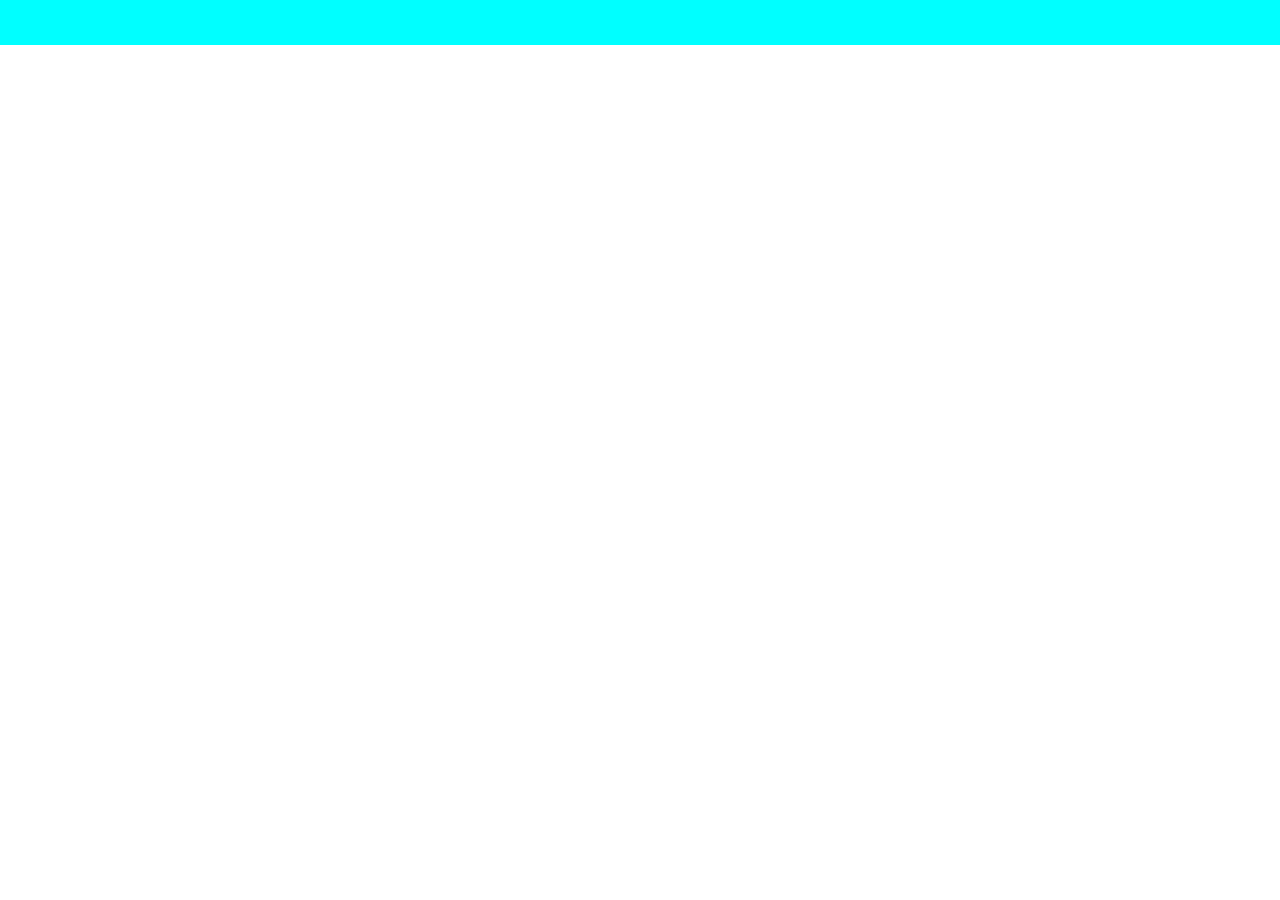
==== index.html @ 306f4493 "s" ====
<!DOCTYPE html>
<html lang="pt-br">
<head>
    <meta charset="UTF-8">
    <meta name="viewport" content="width=device-width, initial-scale=1.0">
    <title>apple treinamento</title>
    <link rel="stylesheet" href="style.css">
</head>
<body>
    <header>
        <ul>
            <li></li>
            <li></li>
            <li></li>
            <li></li>
        </ul>
    </header>
    <main>
        <section>
            <article>
                
            </article>
        </section>
    </main>
    <footer>

    </footer>
</body>
</html>
---- style.css ----
@charset "UTF-8";

* {
    margin: 0; 
    padding: 0;
    box-sizing: border-box;
}

header {
    background-color: aqua;
    height: 45px;
}
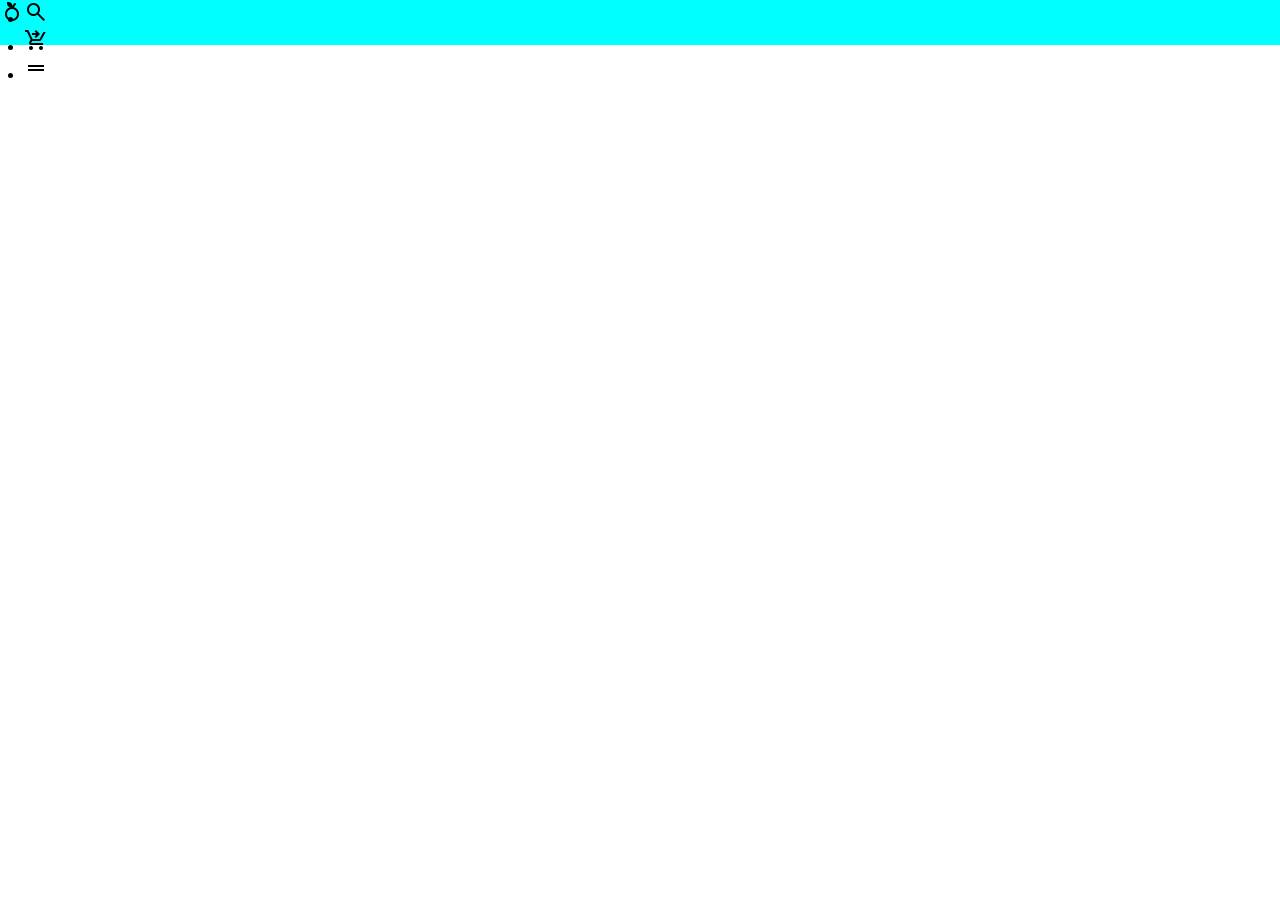
==== commit c80f5e73: "s" ====
--- a/index.html
+++ b/index.html
@@ -5,15 +5,28 @@
     <meta name="viewport" content="width=device-width, initial-scale=1.0">
     <title>apple treinamento</title>
     <link rel="stylesheet" href="style.css">
+    <link href="https://fonts.googleapis.com/css2?family=Material+Symbols+Outlined" rel="stylesheet" />
 </head>
 <body>
     <header>
         <ul>
-            <li></li>
-            <li></li>
-            <li></li>
-            <li></li>
+            <li><span class="material-symbols-outlined">
+nutrition
+</span></li>
+    </ul>
+
+        <ul>
+            <li><span class="material-symbols-outlined">
+search
+</span></li>
+            <li><span class="material-symbols-outlined">
+shopping_cart_checkout
+</span></li>
+            <li><span class="material-symbols-outlined">
+drag_handle
+</span></li>
         </ul>
+        
     </header>
     <main>
         <section>
--- a/style.css
+++ b/style.css
@@ -9,4 +9,9 @@
 header {
     background-color: aqua;
     height: 45px;
+    display: flex;
+}
+
+ul {
+    text-decoration: none;
 }
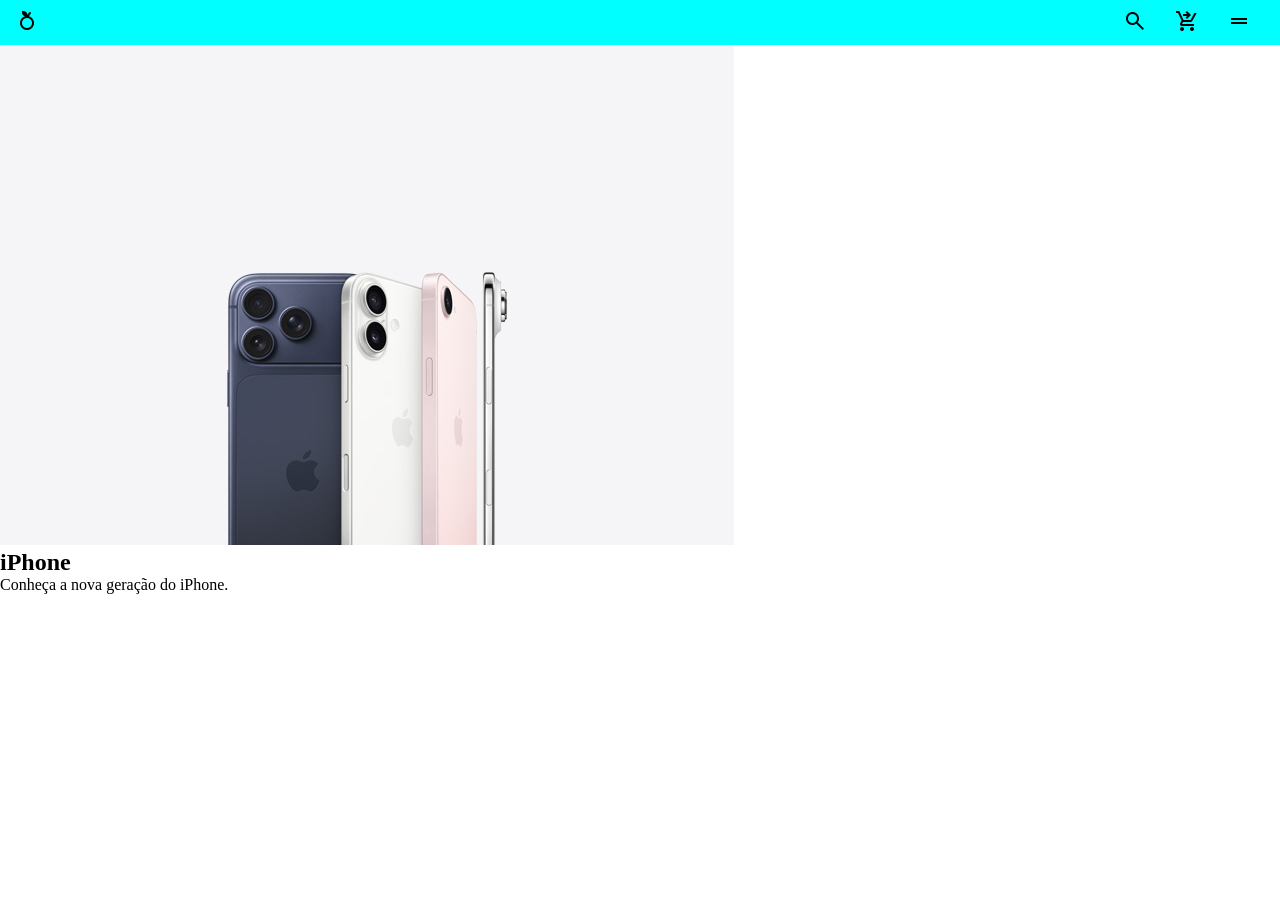
==== commit b5e67c5b: "a" ====
--- a/index.html
+++ b/index.html
@@ -10,28 +10,34 @@
 <body>
     <header>
         <ul>
-            <li><span class="material-symbols-outlined">
-nutrition
-</span></li>
-    </ul>
-
-        <ul>
-            <li><span class="material-symbols-outlined">
-search
-</span></li>
-            <li><span class="material-symbols-outlined">
-shopping_cart_checkout
-</span></li>
-            <li><span class="material-symbols-outlined">
-drag_handle
-</span></li>
+            <div class="maca">
+                <li><span class="material-symbols-outlined">
+                nutrition
+                </span></li>
+            </div>
+   
+            <div class="pesquisa">
+                <li><span class="material-symbols-outlined">
+                search
+                </span></li>
+                <li><span class="material-symbols-outlined">
+                shopping_cart_checkout
+                </span></li>
+                <li><span class="material-symbols-outlined">
+                drag_handle
+                </span></li>
+            </div>
         </ul>
-        
+    
     </header>
     <main>
         <section>
-            <article>
-                
+            <article class="iphone">
+                <picture>
+                    <img src="imagens/hero_iphone_family__be5jkzxszb1e_small.jpg" alt="iphone">
+                </picture>
+                <h2>iPhone</h2>
+                <p>Conheça a nova geração do iPhone.</p>
             </article>
         </section>
     </main>
--- a/style.css
+++ b/style.css
@@ -9,9 +9,38 @@
 header {
     background-color: aqua;
     height: 45px;
-    display: flex;
+   
+    
 }
 
 ul {
-    text-decoration: none;
+    list-style: none;
+    display: flex;
+    justify-content: space-between;
+    height: 45px;
+    align-items: center;
+}
+
+div.pesquisa {
+    display: flex;
+    padding-right: 15px;
+}
+
+div.pesquisa > li {
+    padding: 14px;
+}
+
+div.maca {
+   padding-left: 15px;
+}
+
+article.iphone > picture {
+    overflow: hidden;
+}
+
+article.iphone > picture > img{
+    
+    height: 500px;
+    max-width: none;
+    
 }
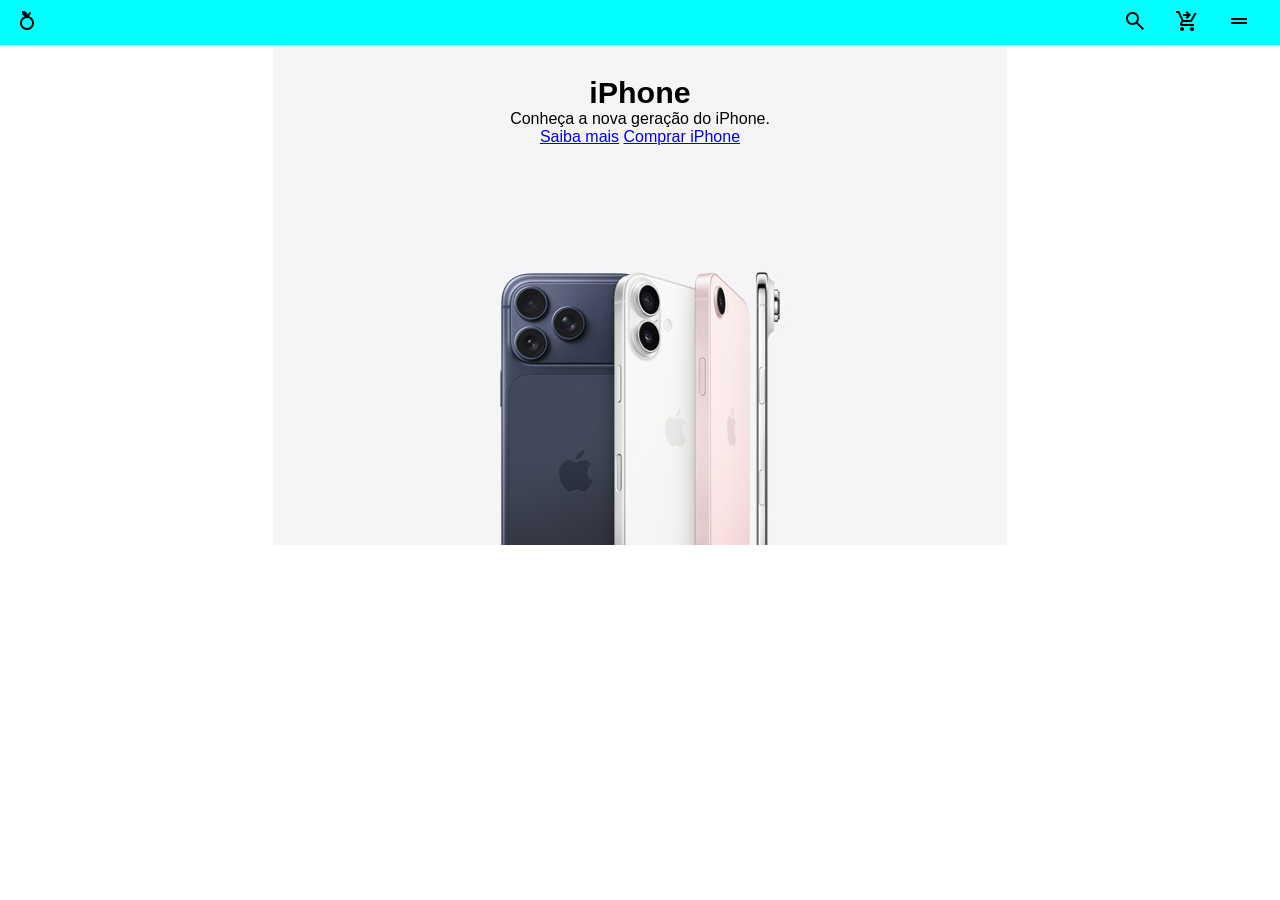
==== commit e022ff32: "d" ====
--- a/index.html
+++ b/index.html
@@ -36,8 +36,12 @@
                 <picture>
                     <img src="imagens/hero_iphone_family__be5jkzxszb1e_small.jpg" alt="iphone">
                 </picture>
-                <h2>iPhone</h2>
-                <p>Conheça a nova geração do iPhone.</p>
+                <div>
+                    <h2>iPhone</h2>
+                    <p>Conheça a nova geração do iPhone.</p>
+                    <a href="#">Saiba mais</a>
+                    <a href="#">Comprar iPhone</a>
+                </div>
             </article>
         </section>
     </main>
--- a/style.css
+++ b/style.css
@@ -4,6 +4,8 @@
     margin: 0; 
     padding: 0;
     box-sizing: border-box;
+    font-size: 1em;
+    font-family: Arial, Helvetica, sans-serif;
 }
 
 header {
@@ -34,13 +36,34 @@
    padding-left: 15px;
 }
 
-article.iphone > picture {
-    overflow: hidden;
+article.iphone {
+    
+    display: flex;
+    width: 100%;
+   
+    justify-content: center;
+    
 }
 
-article.iphone > picture > img{
+article.iphone > picture {
+    display: flex;
+    overflow: hidden;
+    justify-content: center;
+    width:  900px;
+}
+
+article.iphone > picture > img {
     
     height: 500px;
-    max-width: none;
-    
+    object-fit: cover;
+}
+
+article.iphone > div {
+    position: absolute;
+    padding-top: 30px;
+    text-align: center;
+}
+
+article.iphone > div > h2 {
+   font-size: 1.9em;
 }
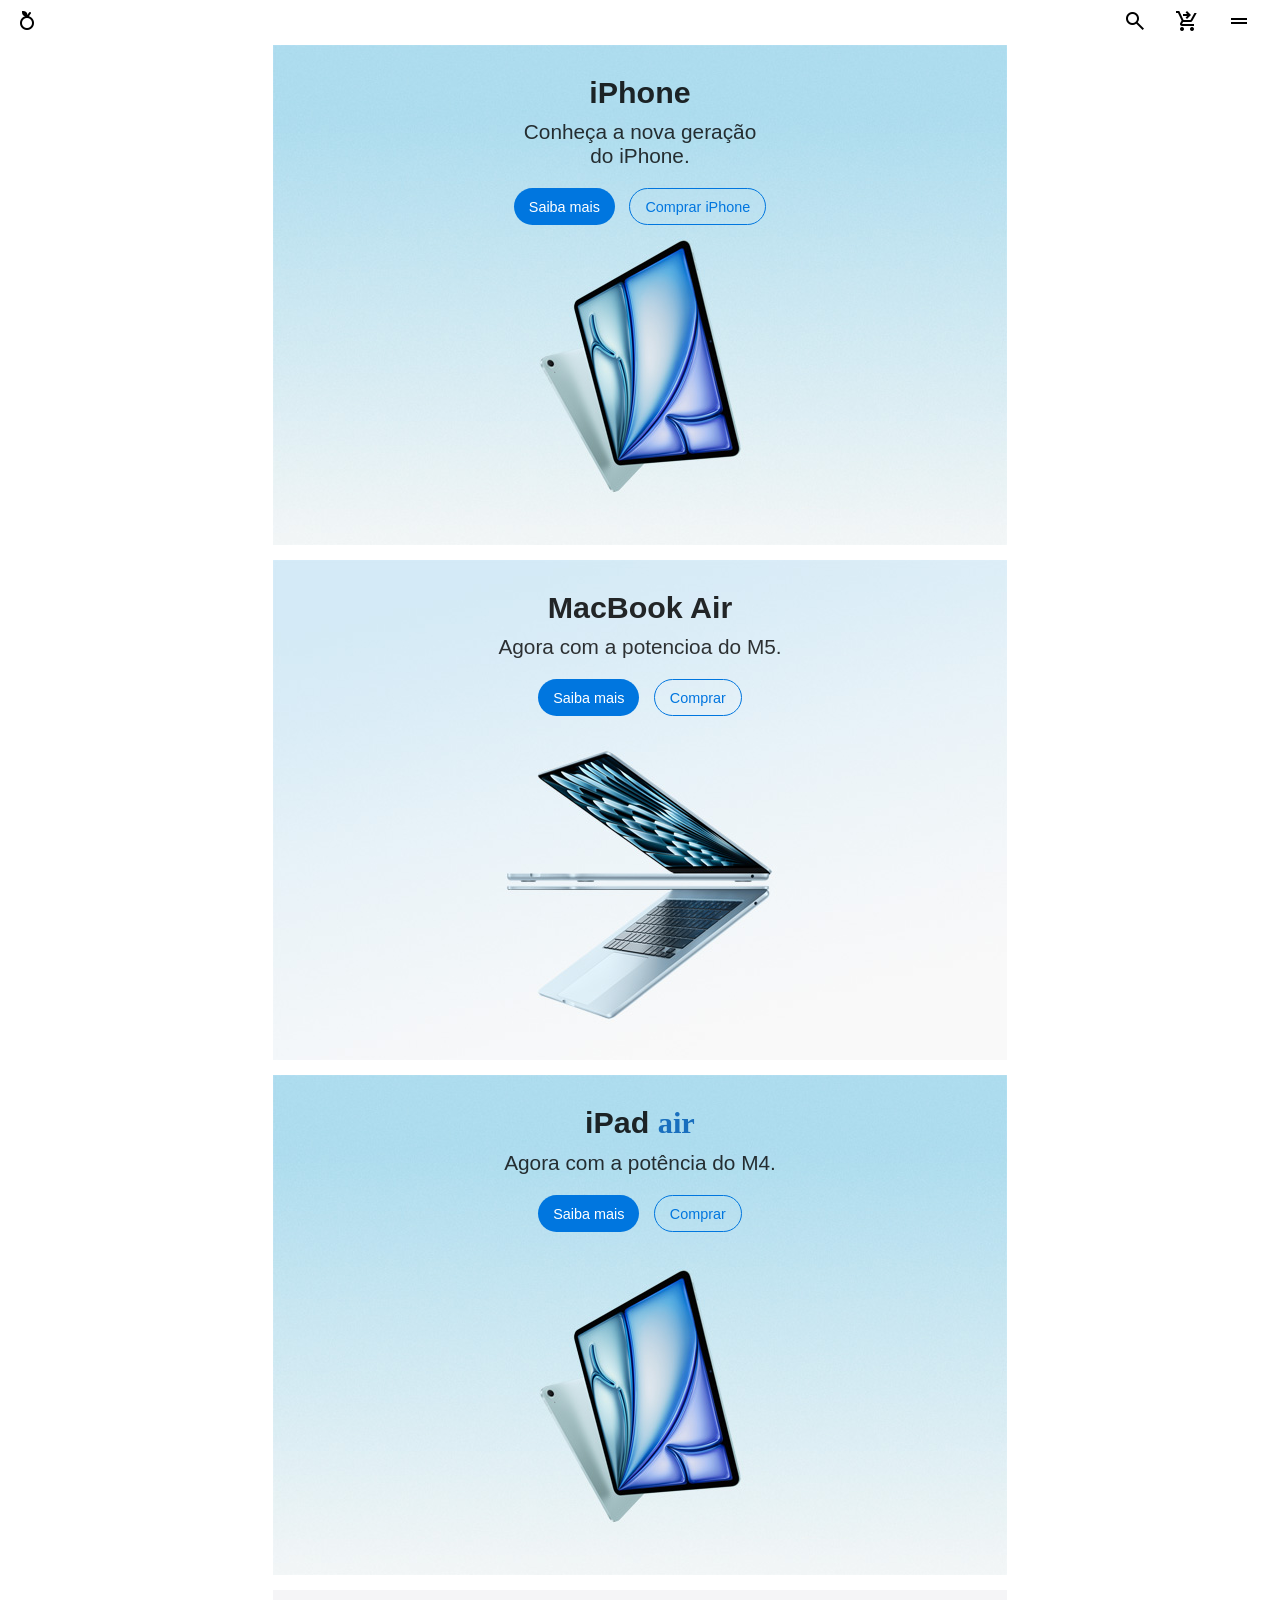
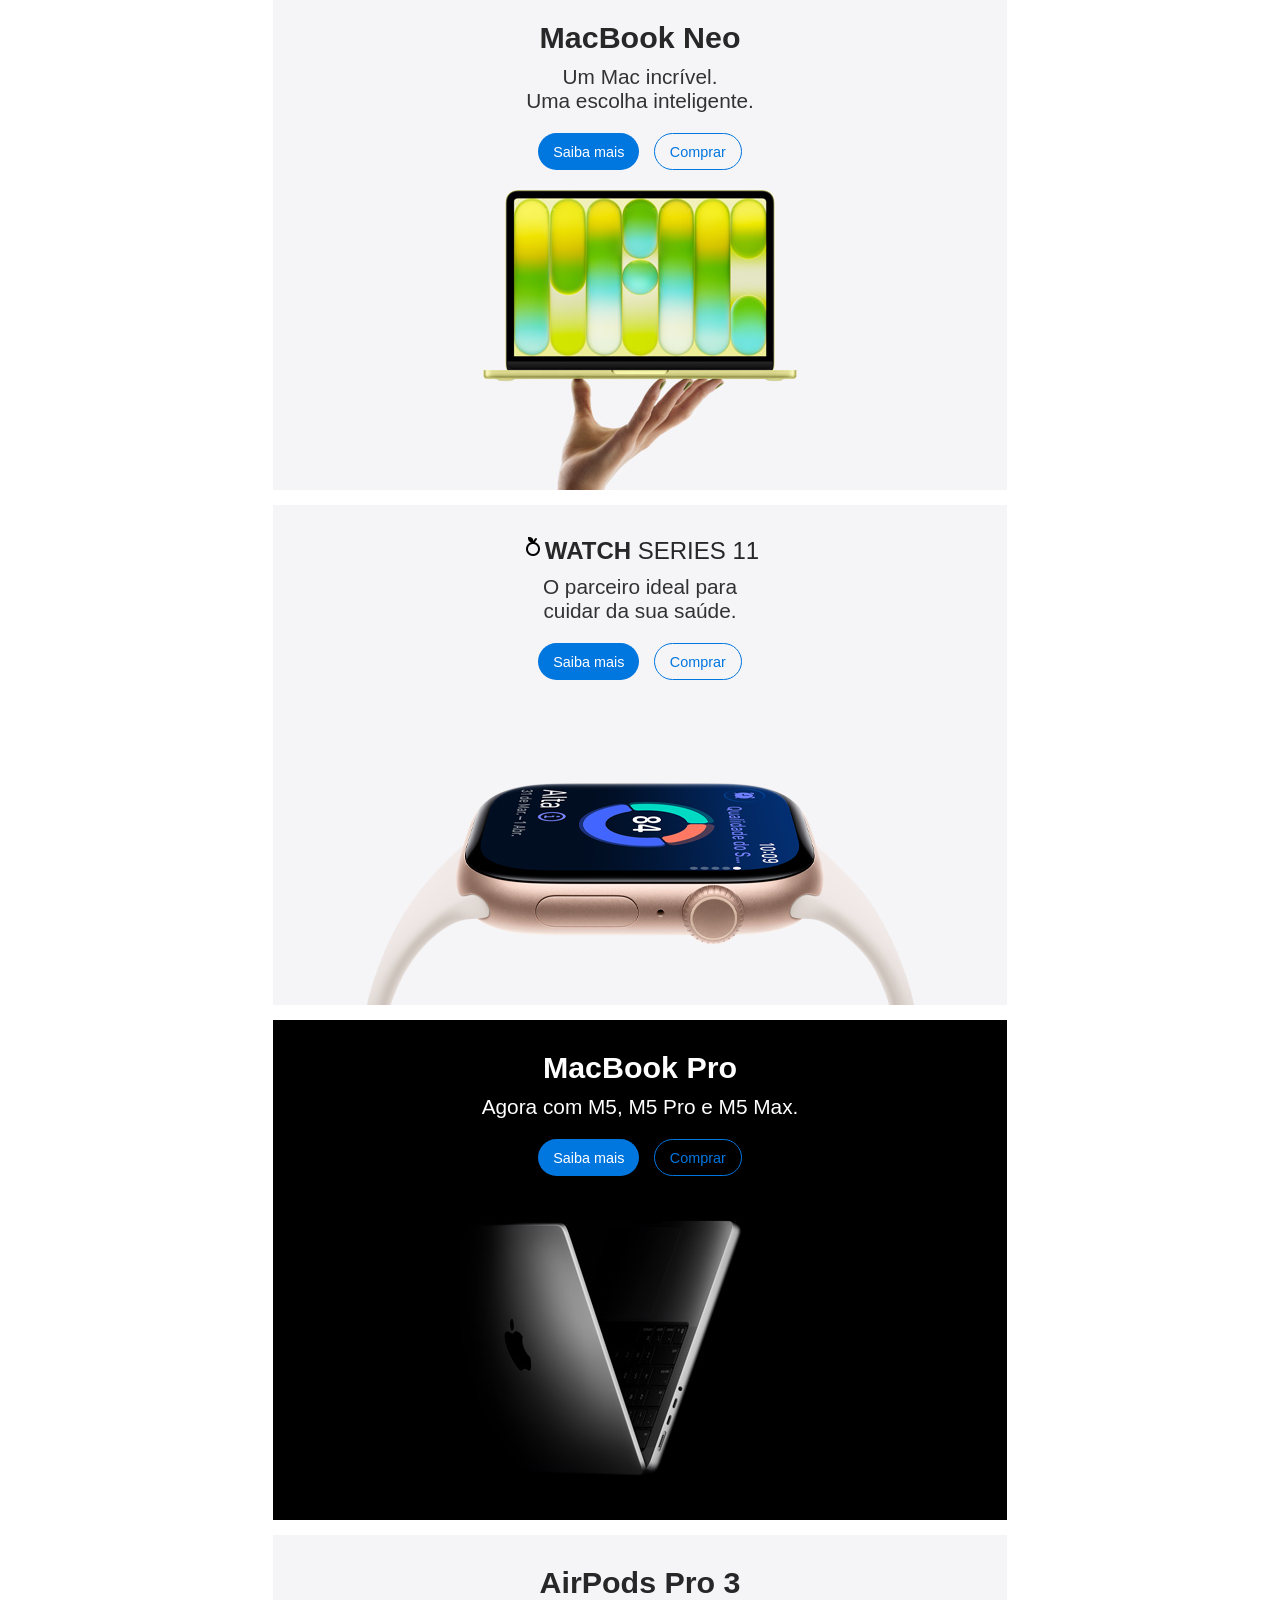
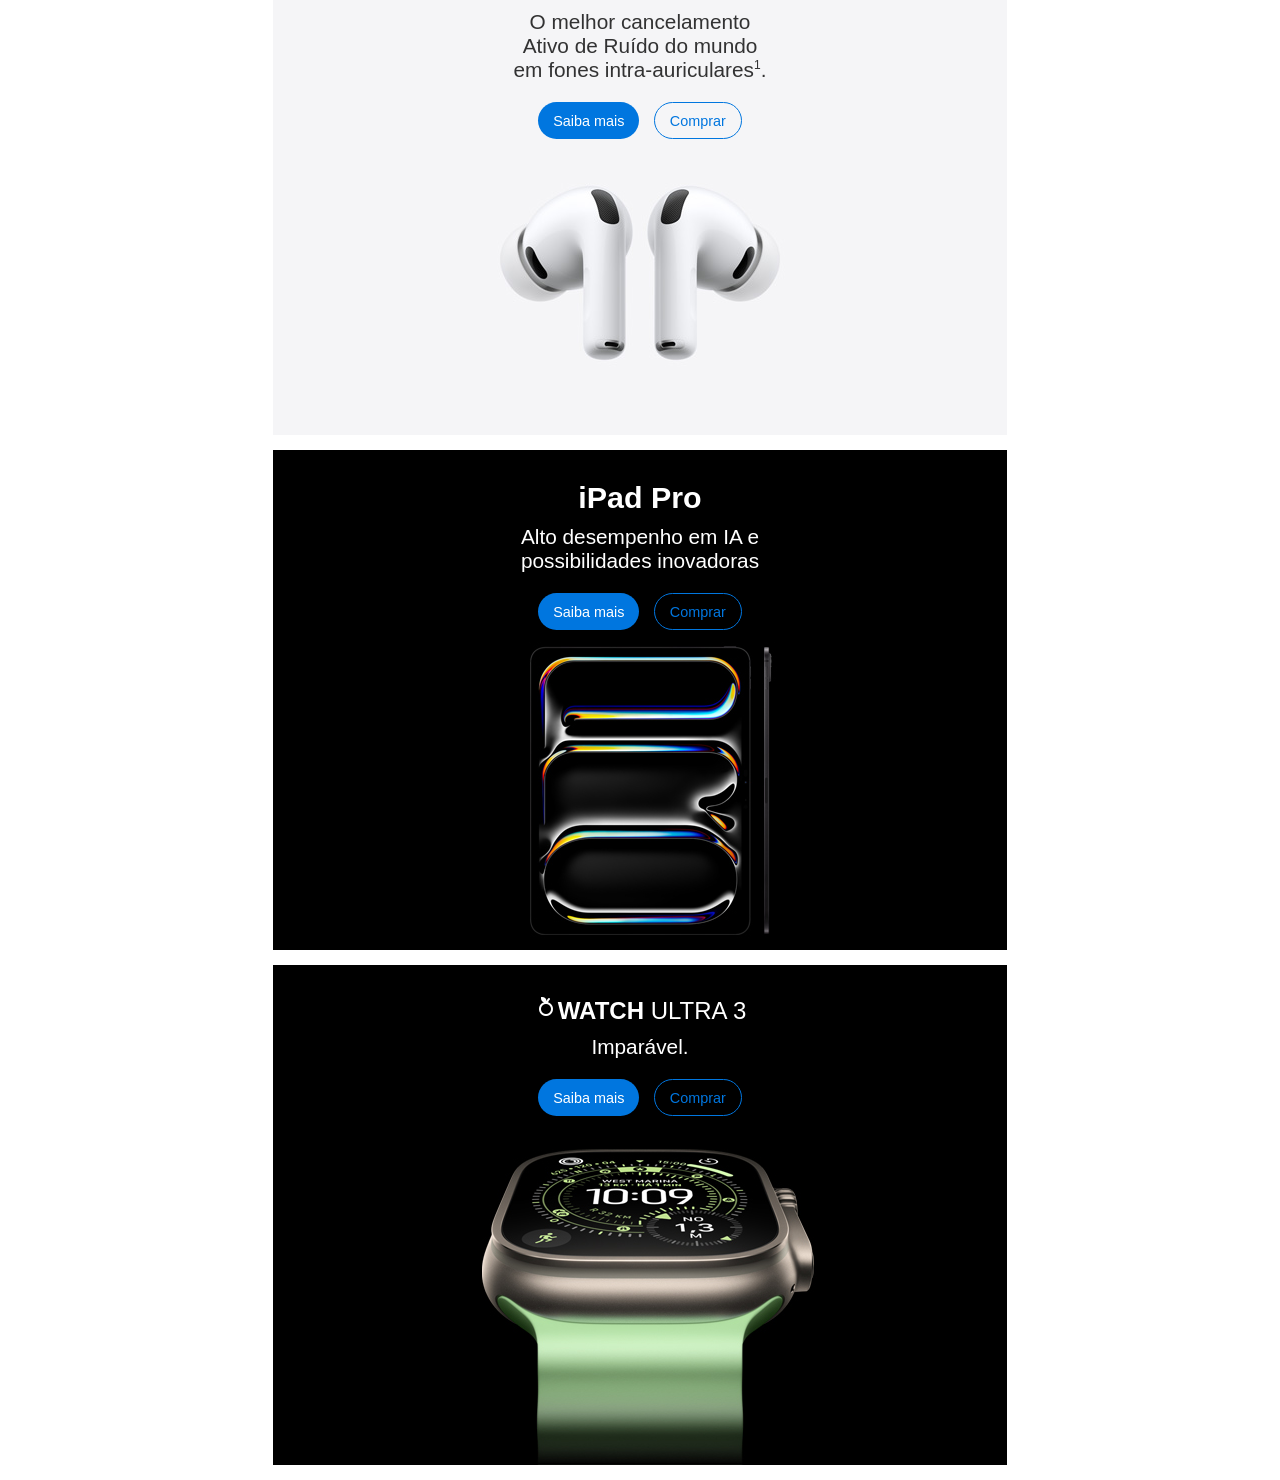
==== commit 873431e5: "g" ====
--- a/index.html
+++ b/index.html
@@ -6,6 +6,7 @@
     <title>apple treinamento</title>
     <link rel="stylesheet" href="style.css">
     <link href="https://fonts.googleapis.com/css2?family=Material+Symbols+Outlined" rel="stylesheet" />
+    <link rel="stylesheet" href="mediaquery.css">
 </head>
 <body>
     <header>
@@ -32,17 +33,153 @@
     </header>
     <main>
         <section>
-            <article class="iphone">
+
+
+
+                <!--   iphone   -->
+            <article>
+                
                 <picture>
+                    <source media="(min-width: 500px)" srcset="imagens/ipad.jpg">
                     <img src="imagens/hero_iphone_family__be5jkzxszb1e_small.jpg" alt="iphone">
                 </picture>
                 <div>
                     <h2>iPhone</h2>
-                    <p>Conheça a nova geração do iPhone.</p>
-                    <a href="#">Saiba mais</a>
-                    <a href="#">Comprar iPhone</a>
+                    <p>Conheça a nova geração <br class="quebra"> do iPhone.</p>
+                    <a href="#" class="saiba">Saiba mais</a>
+                    <a href="#"class="comprar">Comprar iPhone</a>
                 </div>
             </article>
+
+
+
+                    <!--   macbook  -->
+            <article>
+                <picture>
+                    <img src="imagens/macbook.jpg" alt="">
+                </picture>
+                <div>
+                    <h2>MacBook Air</h2>
+                    <p>Agora com a potencioa do M5.</p>
+                    <a href="#" class="saiba">Saiba mais</a>
+                    <a href="#"class="comprar">Comprar</a>
+                </div>
+            </article>
+
+
+
+
+                 <!--   iPad  -->
+            <article>
+                <picture>
+                    <img src="imagens/ipad.jpg" alt="">
+                </picture>
+                <div>
+                    <h2>iPad <span>air</span></h2>
+                    <p>Agora com a potência do M4.</p>
+                    <a href="#" class="saiba">Saiba mais</a>
+                    <a href="#"class="comprar">Comprar</a>
+                </div>
+            </article>
+
+
+
+
+                 <!--   macbook neon  -->
+            <article>
+                <picture>
+                    <img src="imagens/macbook neon.jpg" alt="">
+                </picture>
+                <div>
+                    <h2>MacBook Neo</h2>
+                    <p>Um Mac incrível. <br> Uma escolha inteligente.</p>
+                    <a href="#" class="saiba">Saiba mais</a>
+                    <a href="#"class="comprar">Comprar</a>
+                </div>
+            </article>
+
+
+
+
+                 <!--   Watch series 11  -->
+            <article class="watch">
+                <picture>
+                    <img src="imagens/watch series 11.jpg" alt="">
+                </picture>
+                <div>
+                    <h2><span class="material-symbols-outlined">
+                nutrition
+                </span><strong>WATCH</strong> SERIES 11</h2>
+                    <p>O parceiro ideal para <br class="quebra"> cuidar da sua saúde.</p>
+                    <a href="#" class="saiba">Saiba mais</a>
+                    <a href="#"class="comprar">Comprar</a>
+                </div>
+            </article>
+
+
+
+
+                 <!--   macbook pro  -->
+            <article class="black">
+                <picture>
+                    <img src="imagens/macpro.jpg" alt="">
+                </picture>
+                <div>
+                    <h2>MacBook Pro</h2>
+                    <p>Agora com M5, M5 Pro e M5 Max.</p>
+                    <a href="#" class="saiba">Saiba mais</a>
+                    <a href="#"class="comprar">Comprar</a>
+                </div>
+            </article>
+
+
+
+                 <!--   airpods   -->
+            <article>
+                <picture>
+                    <img src="imagens/airpods.jpg" alt="">
+                </picture>
+                <div>
+                    <h2>AirPods Pro 3</h2>
+                    <p>O melhor cancelamento <br class="quebra"> Ativo de Ruído do mundo <br class="quebra"> em fones intra-auriculares<sup>1</sup>.</p>
+                    <a href="#" class="saiba">Saiba mais</a>
+                    <a href="#"class="comprar">Comprar</a>
+                </div>
+            </article>
+
+
+
+
+                 <!--   ipad pro  -->
+            <article class="black">
+                <picture>
+                    <img src="imagens/ipadpro.jpg" alt="">
+                </picture>
+                <div>
+                    <h2>iPad Pro</h2>
+                    <p>Alto desempenho em IA e <br class="quebra">possibilidades inovadoras </p>
+                    <a href="#" class="saiba">Saiba mais</a>
+                    <a href="#"class="comprar">Comprar</a>
+                </div>
+            </article>
+
+
+            
+            <!--   watch ultra 3  -->
+             <article class="black" id="watch">
+                <picture>
+                    <img src="imagens/watch 3 ultra.jpg" alt="">
+                </picture>
+                <div>
+                    <h2><span class="material-symbols-outlined">
+                nutrition
+                </span><strong>WATCH</strong> ULTRA 3</h2>
+                    <p>Imparável.</p>
+                    <a href="#" class="saiba">Saiba mais</a>
+                    <a href="#"class="comprar">Comprar</a>
+                </div>
+            </article>
+
         </section>
     </main>
     <footer>
--- a/style.css
+++ b/style.css
@@ -9,7 +9,7 @@
 }
 
 header {
-    background-color: aqua;
+    
     height: 45px;
    
     
@@ -36,34 +36,110 @@
    padding-left: 15px;
 }
 
-article.iphone {
+article {
     
     display: flex;
     width: 100%;
-   
+    margin-bottom: 15px;
     justify-content: center;
     
 }
 
-article.iphone > picture {
+article > picture {
     display: flex;
     overflow: hidden;
     justify-content: center;
     width:  900px;
 }
 
-article.iphone > picture > img {
+article > picture > img {
     
     height: 500px;
     object-fit: cover;
 }
 
-article.iphone > div {
+article > div {
     position: absolute;
     padding-top: 30px;
     text-align: center;
 }
 
-article.iphone > div > h2 {
+article > div > h2 {
    font-size: 1.9em;
+   color: rgba(0, 0, 0, 0.842);
+}
+
+article > div > h2 > span {
+   font-family: cursive;
+   color: #196FBE;
+}
+
+article > div > p {
+    padding-top: 10px;
+    font-size: 1.3em;
+    padding-bottom: 20px;
+    color: rgba(0, 0, 0, 0.795);
+}
+
+article > div > a.saiba {
+    display: inline-flex;
+    align-items: center;
+    text-decoration: none;
+    background-color: #0076DF;
+    border-radius: 20px;
+    height: 37px;
+    padding: 0 15px;
+    color: white;
+    font-size: 0.9em;
+    margin-right: 10px;
+}
+
+article > div > a.comprar {
+    display: inline-flex;
+    align-items: center;
+    height: 37px;
+    text-decoration: none;
+    border: 1px solid #0076DF;
+    border-radius: 20px;
+    padding: 0 15px;
+    color: #0076DF;
+    font-size: 0.9em;
+}
+
+article > div > a.comprar:hover {
+    background-color: #0076DF;
+    color: white;
+}
+
+
+article.watch > div > h2 {
+    font-weight: 500;
+   font-size: 1.5em;
+   color: rgba(0, 0, 0, 0.842);
+}
+
+article.watch > div > h2 > span {
+    color: black;
+}
+
+article.black > div > h2 {
+    color: white;
+}
+
+article.black > div > p {
+    color: white;
+}
+
+article > div > p > sup {
+    font-size: 12px;
+}
+
+article#watch > div > h2 {
+    font-weight: 500;
+   font-size: 1.5em;
+   
+}
+
+article#watch > div > h2 > span {
+    color: white;
 }
--- a/mediaquery.css
+++ b/mediaquery.css
@@ -0,0 +1,5 @@
+@charset "UTF-8";
+
+@media screen and (min-width: 500px) {
+    
+}
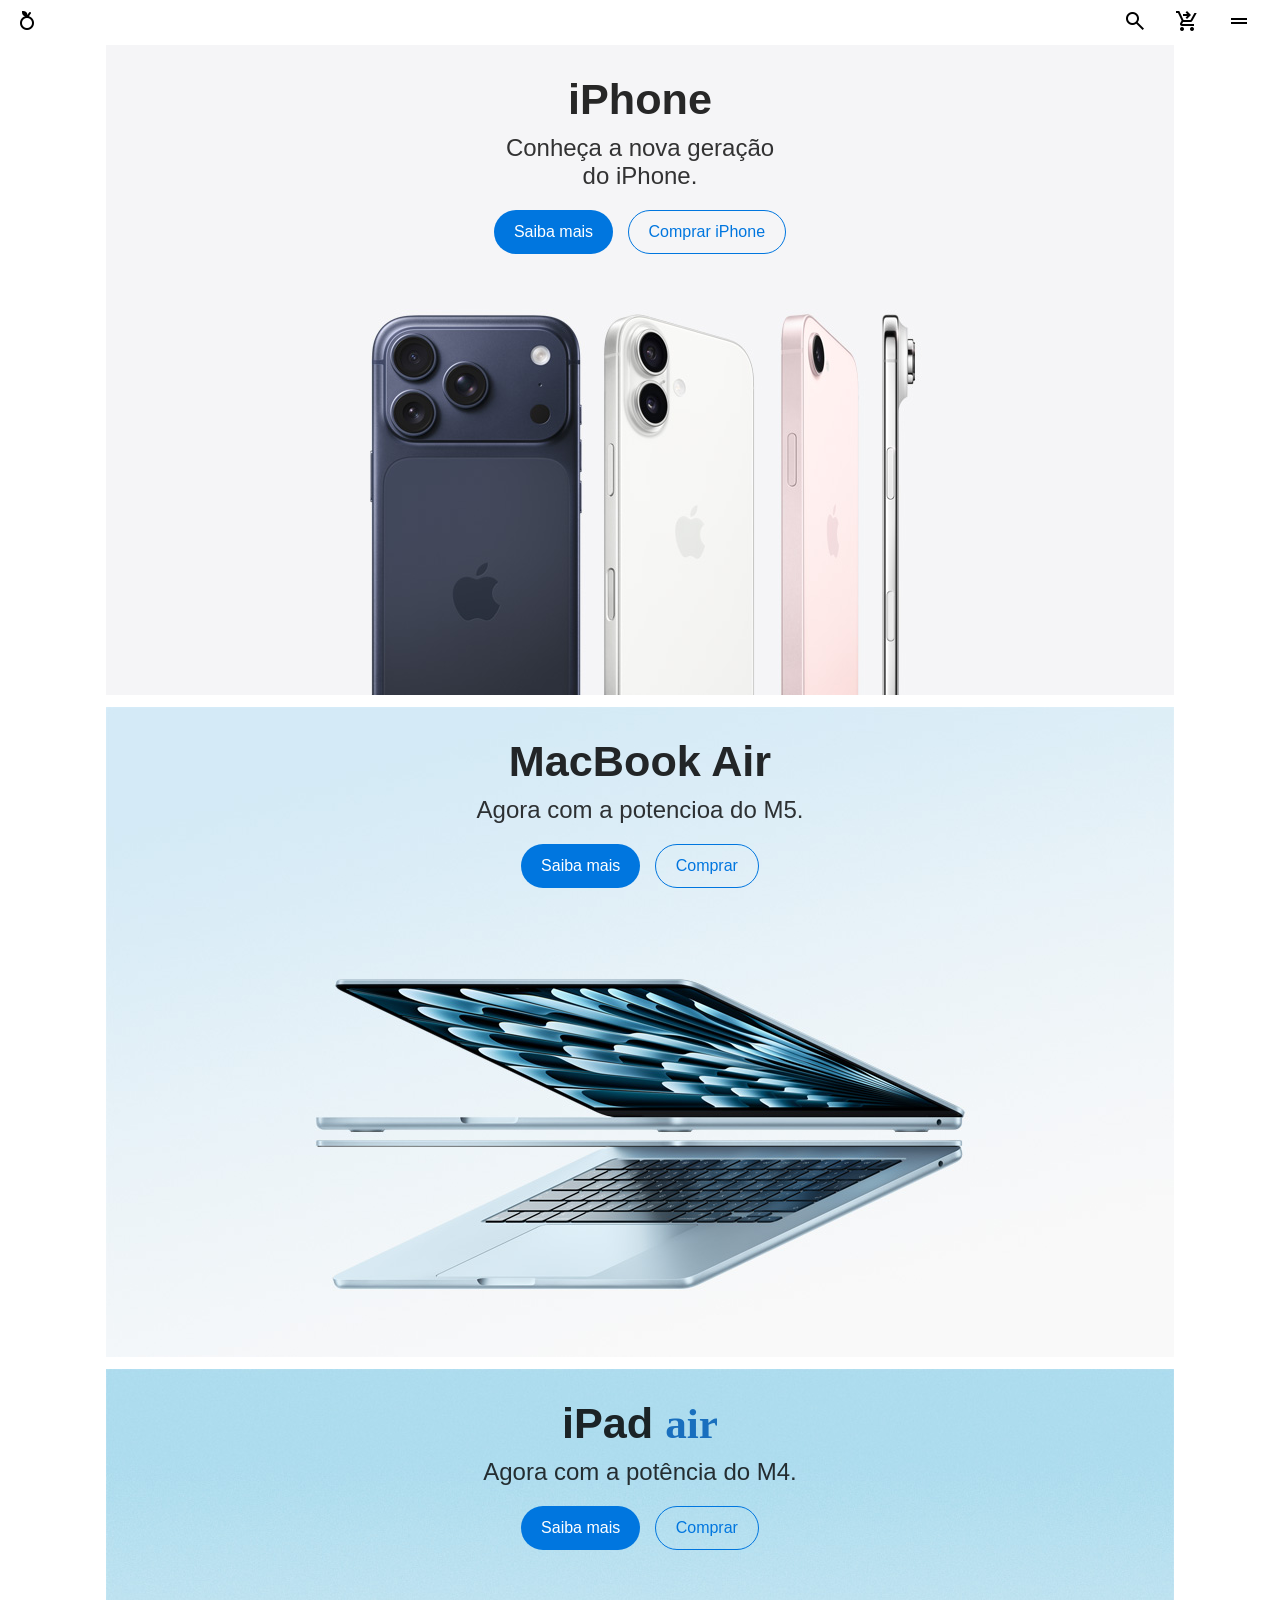
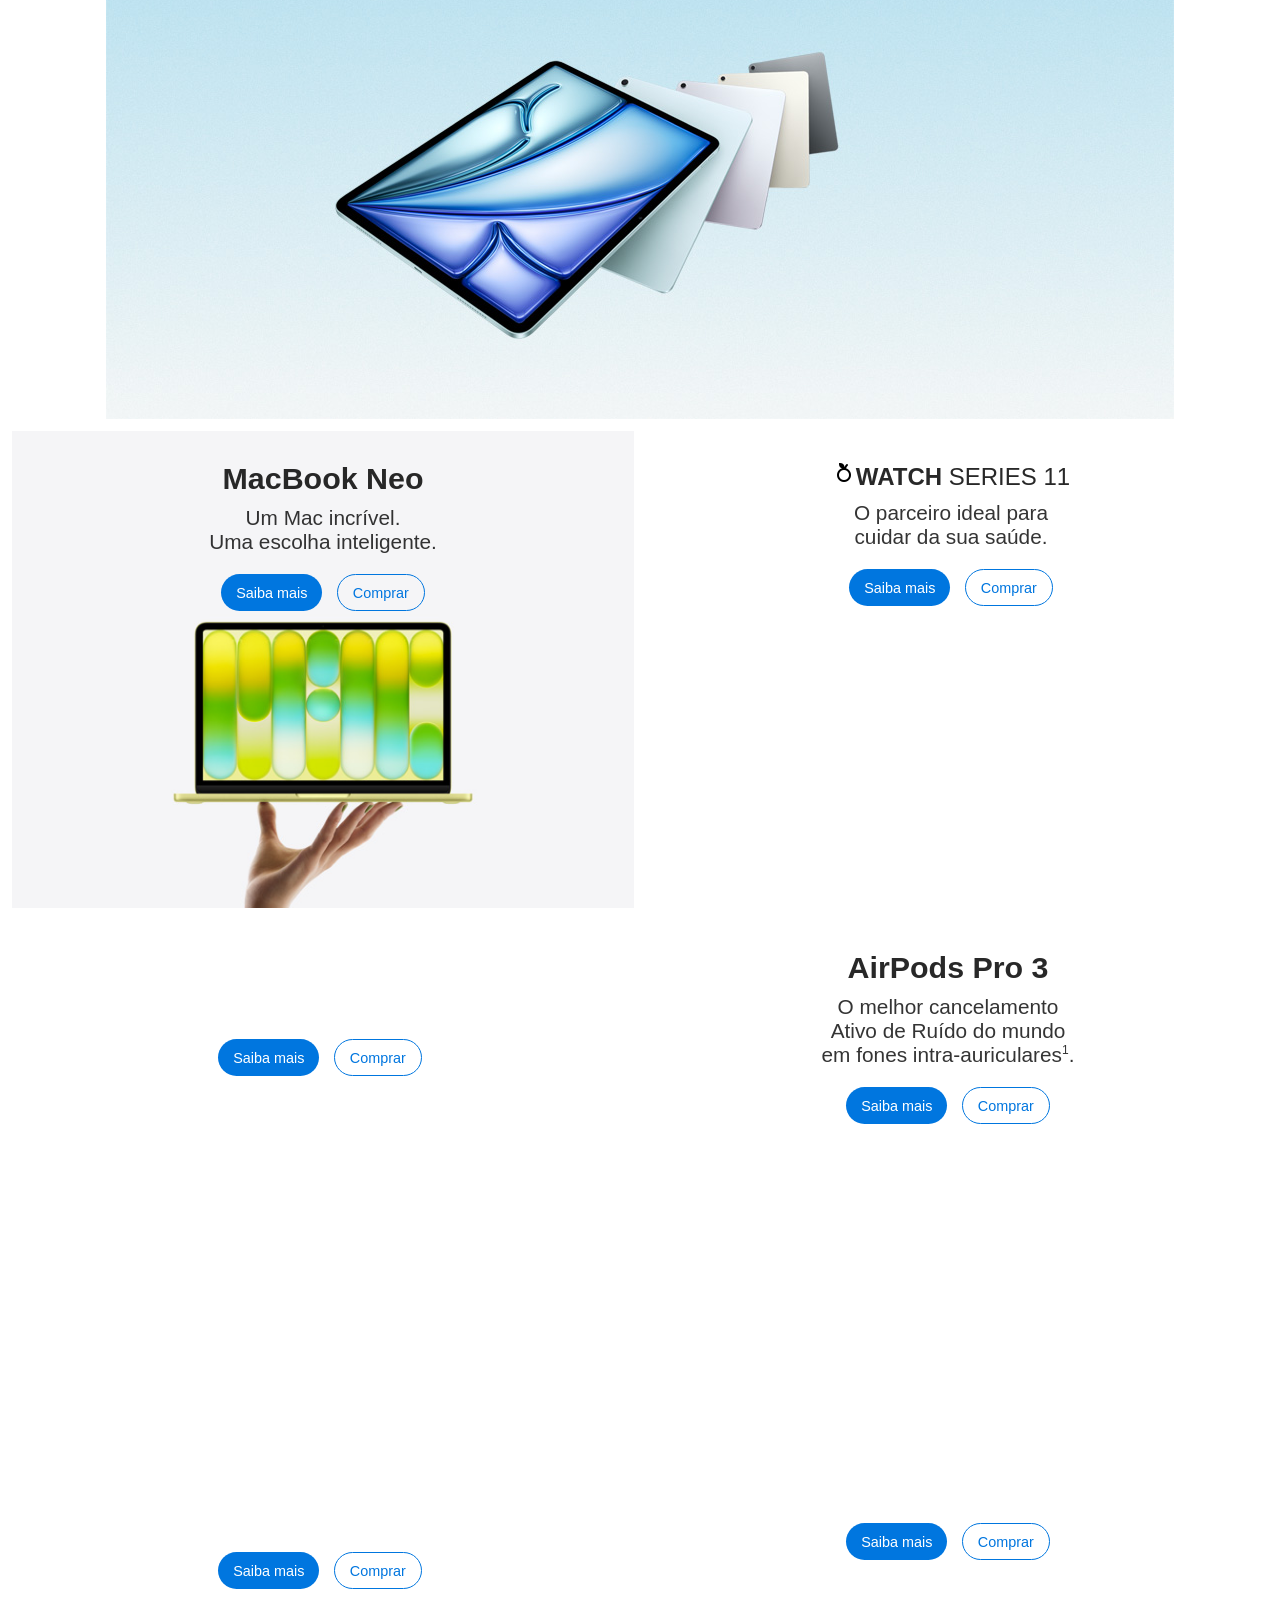
==== commit 9a360758: "A" ====
--- a/index.html
+++ b/index.html
@@ -40,7 +40,7 @@
             <article>
                 
                 <picture>
-                    <source media="(min-width: 500px)" srcset="imagens/ipad.jpg">
+                    <source media="(min-width: 700px)" srcset="imagens/iphone001.jpg">
                     <img src="imagens/hero_iphone_family__be5jkzxszb1e_small.jpg" alt="iphone">
                 </picture>
                 <div>
@@ -56,6 +56,7 @@
                     <!--   macbook  -->
             <article>
                 <picture>
+                    <source media="(min-width: 700px)" srcset="imagens/mac001.jpg">
                     <img src="imagens/macbook.jpg" alt="">
                 </picture>
                 <div>
@@ -67,11 +68,12 @@
             </article>
 
 
-
+                
 
                  <!--   iPad  -->
             <article>
                 <picture>
+                    <source media="(min-width: 700px)" srcset="imagens/ipad001.jpg">
                     <img src="imagens/ipad.jpg" alt="">
                 </picture>
                 <div>
@@ -84,101 +86,113 @@
 
 
 
-
-                 <!--   macbook neon  -->
-            <article>
-                <picture>
-                    <img src="imagens/macbook neon.jpg" alt="">
-                </picture>
-                <div>
-                    <h2>MacBook Neo</h2>
-                    <p>Um Mac incrível. <br> Uma escolha inteligente.</p>
-                    <a href="#" class="saiba">Saiba mais</a>
-                    <a href="#"class="comprar">Comprar</a>
-                </div>
-            </article>
-
-
-
-
-                 <!--   Watch series 11  -->
-            <article class="watch">
-                <picture>
-                    <img src="imagens/watch series 11.jpg" alt="">
-                </picture>
-                <div>
-                    <h2><span class="material-symbols-outlined">
-                nutrition
-                </span><strong>WATCH</strong> SERIES 11</h2>
-                    <p>O parceiro ideal para <br class="quebra"> cuidar da sua saúde.</p>
-                    <a href="#" class="saiba">Saiba mais</a>
-                    <a href="#"class="comprar">Comprar</a>
-                </div>
-            </article>
-
-
-
-
-                 <!--   macbook pro  -->
-            <article class="black">
-                <picture>
-                    <img src="imagens/macpro.jpg" alt="">
-                </picture>
-                <div>
-                    <h2>MacBook Pro</h2>
-                    <p>Agora com M5, M5 Pro e M5 Max.</p>
-                    <a href="#" class="saiba">Saiba mais</a>
-                    <a href="#"class="comprar">Comprar</a>
-                </div>
-            </article>
-
-
-
-                 <!--   airpods   -->
-            <article>
-                <picture>
-                    <img src="imagens/airpods.jpg" alt="">
-                </picture>
-                <div>
-                    <h2>AirPods Pro 3</h2>
-                    <p>O melhor cancelamento <br class="quebra"> Ativo de Ruído do mundo <br class="quebra"> em fones intra-auriculares<sup>1</sup>.</p>
-                    <a href="#" class="saiba">Saiba mais</a>
-                    <a href="#"class="comprar">Comprar</a>
-                </div>
-            </article>
-
-
-
-
-                 <!--   ipad pro  -->
-            <article class="black">
-                <picture>
-                    <img src="imagens/ipadpro.jpg" alt="">
-                </picture>
-                <div>
-                    <h2>iPad Pro</h2>
-                    <p>Alto desempenho em IA e <br class="quebra">possibilidades inovadoras </p>
-                    <a href="#" class="saiba">Saiba mais</a>
-                    <a href="#"class="comprar">Comprar</a>
-                </div>
-            </article>
-
-
+        <div class="flex01">
             
-            <!--   watch ultra 3  -->
-             <article class="black" id="watch">
-                <picture>
-                    <img src="imagens/watch 3 ultra.jpg" alt="">
-                </picture>
-                <div>
-                    <h2><span class="material-symbols-outlined">
-                nutrition
-                </span><strong>WATCH</strong> ULTRA 3</h2>
-                    <p>Imparável.</p>
-                    <a href="#" class="saiba">Saiba mais</a>
-                    <a href="#"class="comprar">Comprar</a>
-                </div>
-            </article>
+                     <!--   macbook neon  -->
+                <article>
+                    <picture>
+                        <source media="(min-width: 700px)" srcset="imagens/mecneo001.jpg">
+                        <img src="imagens/macbook neon.jpg" alt="">
+                    </picture>
+                    <div>
+                        <h2>MacBook Neo</h2>
+                        <p>Um Mac incrível. <br> Uma escolha inteligente.</p>
+                        <a href="#" class="saiba">Saiba mais</a>
+                        <a href="#"class="comprar">Comprar</a>
+                    </div>
+                </article>
+    
+    
+    
+    
+                     <!--   Watch series 11  -->
+                <article class="watch">
+                    <picture>
+                        <source media="(min-width: 700px)" srcset="imagens/watch11001.jpg">
+                        <img src="imagens/watch series 11.jpg" alt="">
+                    </picture>
+                    <div>
+                        <h2><span class="material-symbols-outlined">
+                    nutrition
+                    </span><strong>WATCH</strong> SERIES 11</h2>
+                        <p>O parceiro ideal para <br class="quebra"> cuidar da sua saúde.</p>
+                        <a href="#" class="saiba">Saiba mais</a>
+                        <a href="#"class="comprar">Comprar</a>
+                    </div>
+                </article>
+    
+        </div>
+
+
+        <div class="flex01">
+    
+                     <!--   macbook pro  -->
+                <article class="black">
+                    <picture>
+                        <source media="(min-width: 700px)" srcset="imagens/macpro001.jpg">
+                        <img src="imagens/macpro.jpg" alt="">
+                    </picture>
+                    <div>
+                        <h2>MacBook Pro</h2>
+                        <p>Agora com M5, M5 Pro e M5 Max.</p>
+                        <a href="#" class="saiba">Saiba mais</a>
+                        <a href="#"class="comprar">Comprar</a>
+                    </div>
+                </article>
+    
+    
+    
+                     <!--   airpods   -->
+                <article>
+                    <picture>
+                        <source media="(min-width: 700px)" srcset="imagens/airpods3001.jpg">
+                        <img src="imagens/airpods.jpg" alt="">
+                    </picture>
+                    <div>
+                        <h2>AirPods Pro 3</h2>
+                        <p>O melhor cancelamento <br class="quebra"> Ativo de Ruído do mundo <br class="quebra"> em fones intra-auriculares<sup>1</sup>.</p>
+                        <a href="#" class="saiba">Saiba mais</a>
+                        <a href="#"class="comprar">Comprar</a>
+                    </div>
+                </article>
+    
+        </div>
+
+
+        <div class="flex01">
+    
+                     <!--   ipad pro  -->
+                <article class="black">
+                    <picture>
+                        <source media="(min-width: 700px)" srcset="imagens/ipadpro001.jpg">
+                        <img src="imagens/ipadpro.jpg" alt="">
+                    </picture>
+                    <div>
+                        <h2>iPad Pro</h2>
+                        <p>Alto desempenho em IA e <br class="quebra">possibilidades inovadoras </p>
+                        <a href="#" class="saiba">Saiba mais</a>
+                        <a href="#"class="comprar">Comprar</a>
+                    </div>
+                </article>
+    
+    
+    
+                <!--   watch ultra 3  -->
+                 <article class="black" id="watch">
+                    <picture>
+                        <source media="(min-width: 700px)" srcset="imagens/watch3001.jpg">
+                        <img src="imagens/watch 3 ultra.jpg" alt="">
+                    </picture>
+                    <div>
+                        <h2><span class="material-symbols-outlined">
+                    nutrition
+                    </span><strong>WATCH</strong> ULTRA 3</h2>
+                        <p>Imparável.</p>
+                        <a href="#" class="saiba">Saiba mais</a>
+                        <a href="#"class="comprar">Comprar</a>
+                    </div>
+                </article>
+        </div>
 
         </section>
     </main>
--- a/style.css
+++ b/style.css
@@ -40,7 +40,7 @@
     
     display: flex;
     width: 100%;
-    margin-bottom: 15px;
+    margin-bottom: 12px;
     justify-content: center;
     
 }
@@ -49,7 +49,7 @@
     display: flex;
     overflow: hidden;
     justify-content: center;
-    width:  900px;
+    
 }
 
 article > picture > img {
--- a/mediaquery.css
+++ b/mediaquery.css
@@ -1,5 +1,55 @@
 @charset "UTF-8";
 
-@media screen and (min-width: 500px) {
-    
+@media screen and (min-width: 700px) {
+    article > picture > img {
+        height: 650px;
+    }
+
+    .flex01 {
+        display: flex;
+       gap: 12px;
+       padding: 0 24px 0 12px;
+    }
+
+    .flex01 > article {
+        width: 50%;
+        height: 477px;
+        
+    }
+
+    section > article > div > h2 {
+        font-size: 2.7em;
+    }
+
+    section > article > div > p  {
+        font-size: 1.5em;
+    }
+
+    section > article > div > a.saiba {
+        height: 44px;
+        padding: 0 20px;
+        font-size: 1em;
+        border-radius: 25px;
+    }
+
+    section > article > div > a.comprar {
+        height: 44px;
+        padding: 0 20px;
+        font-size: 1em;
+        border-radius: 25px;
+    }
+
+    .flex01 > article > picture {
+        height: 100%;
+        width: 100%;
+        display: flex;
+        justify-content: center;
+        overflow: hidden;
+    }
+
+    .flex01 > article > picture > img {
+        height: 100%;
+        object-fit: cover;
+        object-position: center;
+    }
 }
